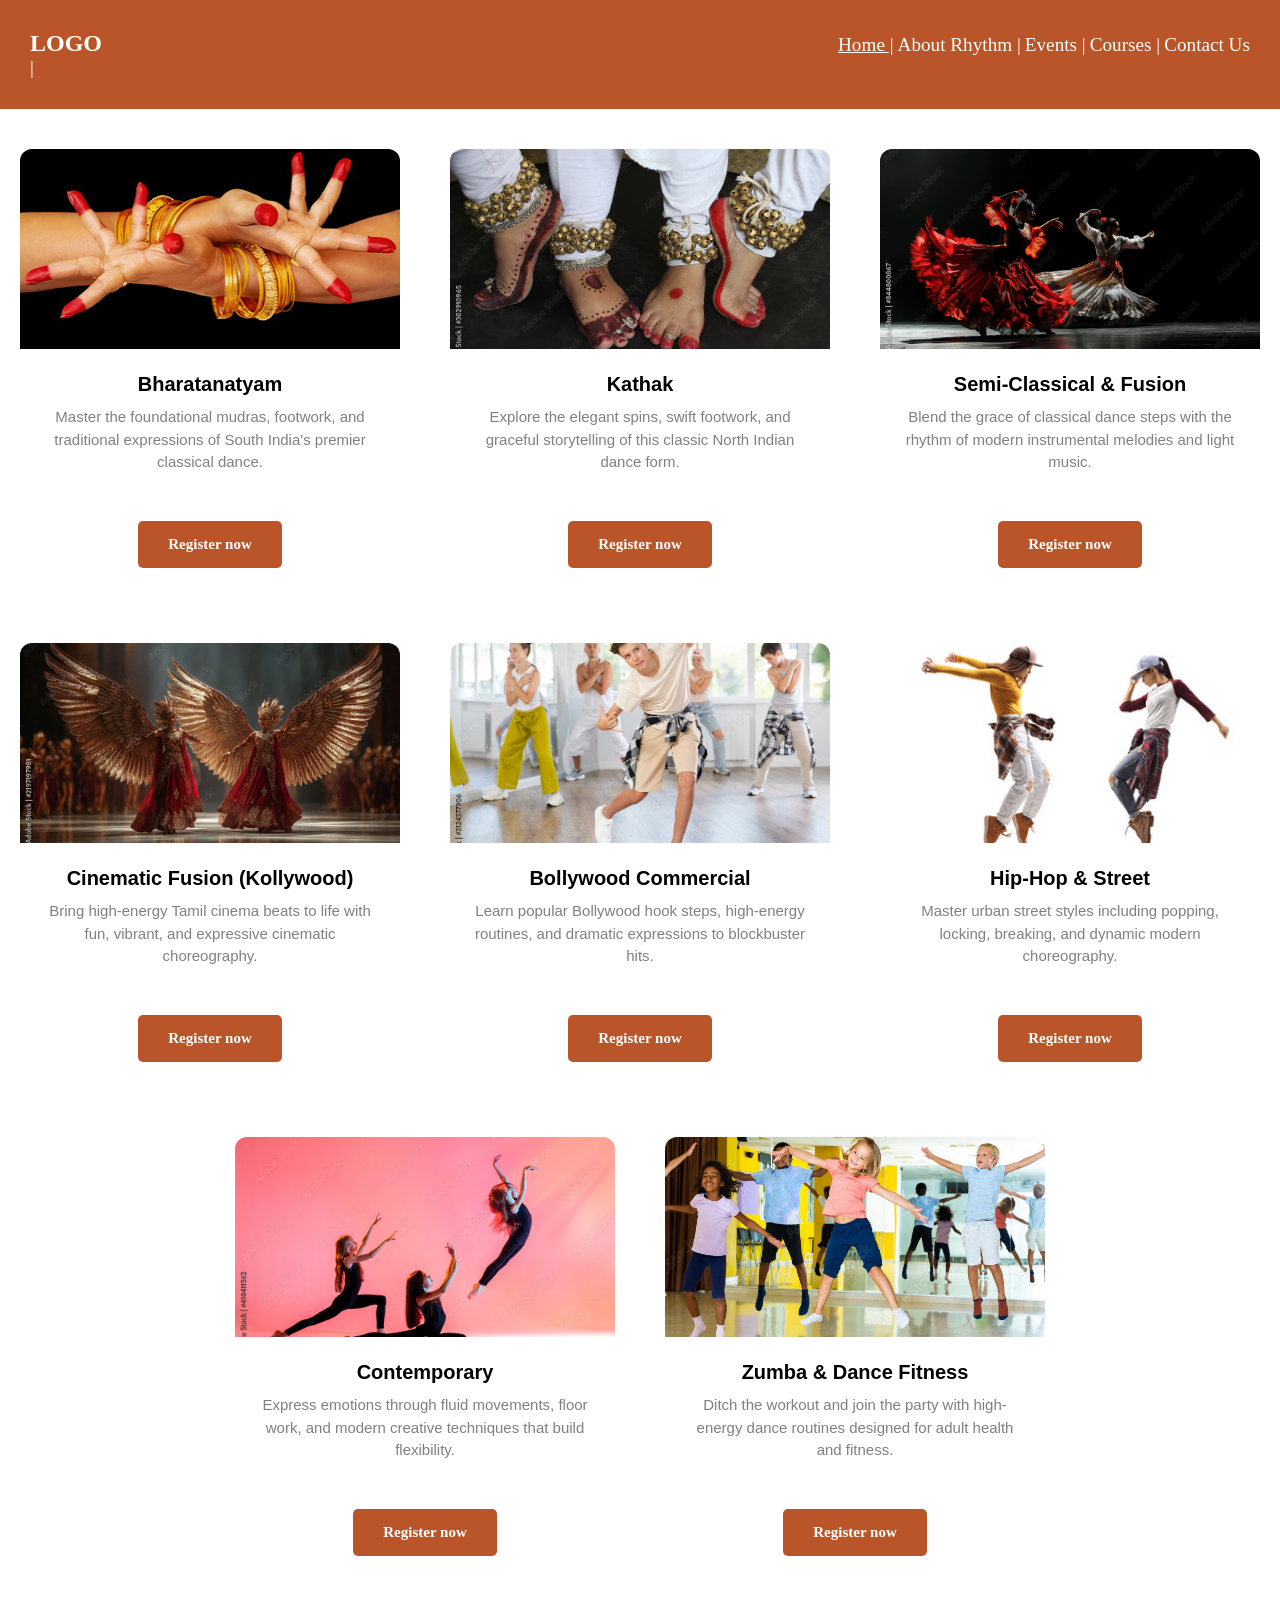
==== dance.html @ 62b753cb "initial commit" ====
<!DOCTYPE html>
<html lang="en">
<head>
    <title>Dance Courses - Rhythm Academy</title>
    <link rel="stylesheet" href="style.css">
</head>


<body>
    
<div class="header">
    <nav>
            <h1>LOGO</h1>
            <ul>
                <li><a href="C:\Static Project\new.html">Home |</a></li>
                <li>About Rhythm |</li>
                <li>Events |</li>
                <li>Courses |</li>
                <li>Contact Us |</li>
            </ul>
        </nav>

</div>

<div class="acadamy">
    
<div class="box">
    <img src="bharatham.jpg" alt="Bharatanatyam">
    <h3>Bharatanatyam</h3>
    <p>Master the foundational mudras, footwork, and traditional expressions of South India's premier classical dance.</p>
    <a href="link" class="register_button">Register now</a>
</div>

<div class="box">
    <img src="kathak.jpg" alt="Kathak">
    <h3>Kathak</h3>
    <p>Explore the elegant spins, swift footwork, and graceful storytelling of this classic North Indian dance form.</p>
    <a href="link" class="register_button">Register now</a>
</div>

<div class="box">
    <img src="semi classical and fusion.jpg" alt="Semi-Classical & Fusion">
    <h3>Semi-Classical & Fusion</h3>
    <p>Blend the grace of classical dance steps with the rhythm of modern instrumental melodies and light music.</p>
    <a href="link" class="register_button">Register now</a>
</div>

<div class="box">
    <img src="Cinematic fusion.jpg" alt="Cinematic Fusion (Kollywood)">
    <h3>Cinematic Fusion (Kollywood)</h3>
    <p>Bring high-energy Tamil cinema beats to life with fun, vibrant, and expressive cinematic choreography.</p>
    <a href="link" class="register_button">Register now</a>
</div>

<div class="box">
    <img src="bollyhood comercial.jpg" alt="Bollywood Commercial">
    <h3>Bollywood Commercial</h3>
    <p>Learn popular Bollywood hook steps, high-energy routines, and dramatic expressions to blockbuster hits.</p>
    <a href="link" class="register_button">Register now</a>
</div>

<div class="box">
    <img src="hip hop.jpg" alt="Hip-Hop & Street">
    <h3>Hip-Hop & Street</h3>
    <p>Master urban street styles including popping, locking, breaking, and dynamic modern choreography.</p>
    <a href="link" class="register_button">Register now</a>
</div>

<div class="box">
    <img src="contemporary.jpg" alt="Contemporary">
    <h3>Contemporary</h3>
    <p>Express emotions through fluid movements, floor work, and modern creative techniques that build flexibility.</p>
    <a href="link" class="register_button">Register now</a>
</div>

<div class="box">
    <img src="zumba dance.jpg" alt="Zumba & Dance Fitness">
    <h3>Zumba & Dance Fitness</h3>
    <p>Ditch the workout and join the party with high-energy dance routines designed for adult health and fitness.</p>
    <a href="link" class="register_button">Register now</a>
</div>
 



</body>
</html>
---- style.css ----
*{
    margin: 0px;
    padding: 0px;
    box-sizing: border-box;
}

nav{
    background-color:rgb(186, 85, 42);
    color: white;
    padding: 30px;
    }

li,h1,ul
{
    display: inline;
}    

a{
    color:white;
}
ul{
    margin-left: 60%;
}

li{
    color: white;
    cursor: pointer;
    font-size: larger
}

li:hover{
    color:rgb(120, 55, 9);
}

/*------------------------------------------------------------*/

.message{
  overflow:hidden;
  width: 100%;
  background: rgb(120, 55, 9);
  color:white;
  padding: 12px;
}

.announcmnet{
  display:flex;
  width:max-content;
  animation:scroll 20s linear infinite;
  cursor: pointer;
}

.announcmnet span{
  color:white;
  padding:10px;
  white-space: nowrap;
  font-size:15px;
  font-weight:500;
  letter-spacing: 1px;
}

.message:hover .announcmnet{
  animation-play-state: paused;
  cursor: pointer;
}

@keyframes scroll{
  from{transform:translateX(100vw);}
  to{transform:translateX(-100%);}
}

/*------------------------------------------------------------*/

.image{
    width:100%;
    min-height:80vh;
    
    background:linear-gradient(rgba(0, 0, 0, 0.5), rgba(0, 0, 0, 0.6)), 
                url('1st\ pic.jpg') no-repeat center center/cover;
    
    display:flex;
    align-items:center; 
    padding-left:5%;
    box-sizing:border-box; 
    }

.big_line h1{
    color:white;
    font-size:40px;
    font-weight:600;
    line-height:1.3;
    margin-bottom:25px;
    max-width:650px;
    font-family:sans-serif;
}


.small_line{
    background:rgba(100, 100, 100, 0.35); 
    padding:20px;
    border-left:4px solid rgb(186, 85, 42);
    color:white;
}

.small_line p{
    font-size:15px;
    line-height:1.5;
    margin-bottom:10px;
}

.small_line span{
    font-size:14px;
    font-style:italic;
    opacity:0.85; 
  }
  
/*-------------------------------------------------------------*/
.button{
    text-align:center;
}
.register_button{
    display:inline-block;     
    background-color:rgb(186, 85, 42); 
    color:white; 
    font-size:15px;
    font-weight:bold;
    text-decoration:none;     
    padding:15px 30px;        
    border-radius:5px;        
    margin-top:25px;          
}

.register_button:hover{
    background:rgb(120, 55, 9);
    color:aliceblue;
}

/*-----------------------------------------------------------------*/

.why_rhythm h1{
    text-align:center;
    color: rgb(186, 85, 42);
    font-family:sans-serif;
    margin-bottom:30px;
    margin-top:40px;
    width:100%;      
    display:block;    
}

.why_rhythm p{
    width:75%;
    text-align:center;
    margin:auto;
    font-size:large;
    font-family: serif;
}

/*--------------------------------------------------------------------*/
.courses{
    padding: 30px;
    width: 100%;
}

.courses h1{ 
    display: block;
    width: 100%;
    text-align:center;
    margin-bottom: 20px;
    font-family:sans-serif;
}

.move{
    width: 100%;
    overflow: hidden; 
    margin-bottom: 20px;       
    display: flex;
}

.dance{
    display: flex;
    gap: 15px;   
    width: max-content; 
    animation: slideLeft 20s linear infinite;
}

.music{
    display: flex;
    gap: 15px;   
    width: max-content; 
    animation: slideRight 20s linear infinite;
}

.dance_box, .music_box{
    font-family:sans-serif;
    font-weight: bold;
    font-size: 16px;
    padding: 12px 25px;
    border-radius: 5px;
    color: white;
    min-width: 140px;          
    text-align: center;
}

.dance_box{background-color:rgb(186, 85, 42);}
.music_box{background-color:rgb(186, 85, 42);} 

@keyframes slideLeft{
    0%{transform:translateX(0);}
    100%{transform:translateX(-50%);} 
}

@keyframes slideRight{
    0%{transform:translateX(-50%);} 
    100%{transform:translateX(0);}  
}

/*---------------------------------------------------------------------*/


.acadamy{
    display: flex;
    justify-content:center;
    gap: 50px;             
    padding: 40px 20px;
    flex-wrap: wrap; 
}

.box{
    width: 380px;             
    background-color: white;
    border-radius: 12px;      
    overflow: hidden;       
    text-align: center;
    padding-bottom: 25px;     
}

.box img{
    width: 100%;            
    height: 200px;        
    object-fit: cover;
}

.box h3{
    font-family:sans-serif;
    font-size: 20px;
    margin: 20px 0 10px 0;
    color: black;
}

.box p{
    font-family:sans-serif;
    font-size: 15px;
    color: grey;
    line-height: 1.5;
    padding: 0 20px;          
    margin-bottom: 20px;
    min-height: 70px;         
}

.check_button{
    display: inline-block;
    background-color: rgb(186, 85, 42); 
    color: white;
    text-decoration: none;
    font-family:sans-serif;
    font-weight:bold;
    font-size: 15px;
    padding: 12px 30px;
    border-radius: 6px;
}

.check_button:hover{
    background-color: black;
}


/*-----------------------------------------------------------------*/
  
.contact{
    text-align: center;
    padding: 30px;
    background-color: black;
    color: white;
}

/*------------------------------------------------------------*/
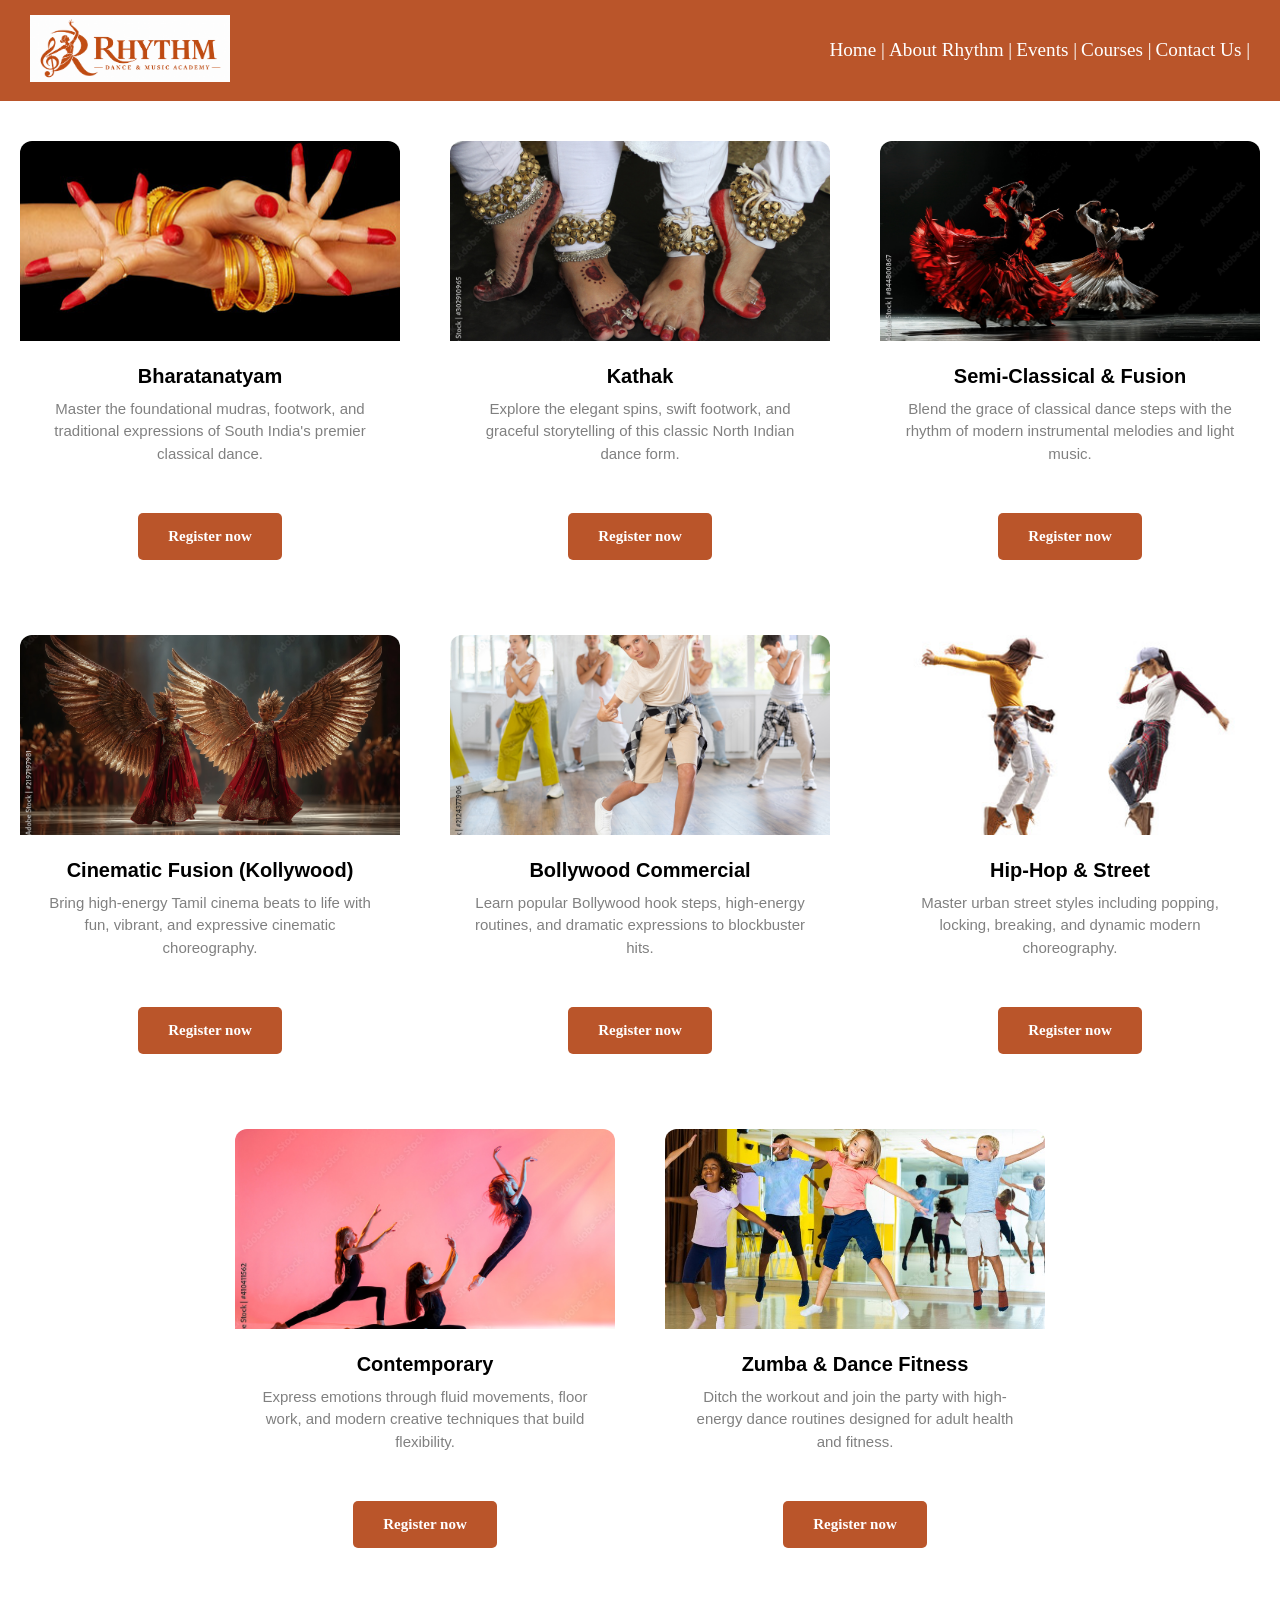
==== commit 1b593025: "initial commit" ====
--- a/dance.html
+++ b/dance.html
@@ -11,9 +11,11 @@
     
 <div class="header">
     <nav>
-            <h1>LOGO</h1>
+            <a href="C:\Static Project\index.html">
+            <img src="logo1.png" alt="logo" style="width:200px"; height:200px; display:block;>
+            </a>
             <ul>
-                <li><a href="C:\Static Project\new.html">Home |</a></li>
+                <li><a href="C:\Static Project\index.html">Home |</a></li>
                 <li>About Rhythm |</li>
                 <li>Events |</li>
                 <li>Courses |</li>
--- a/style.css
+++ b/style.css
@@ -1,13 +1,20 @@
 *{
     margin: 0px;
     padding: 0px;
-    box-sizing: border-box;
+    box-sizing: border-box; 
 }
 
 nav{
     background-color:rgb(186, 85, 42);
     color: white;
-    padding: 30px;
+    background-color: rgb(186, 85, 42);
+    padding: 15px 30px;
+    display: flex;      
+    justify-content: space-between; 
+    align-items: center;
+    white-space: nowrap;
+    width:100;
+
     }
 
 li,h1,ul
@@ -19,7 +26,7 @@
     color:white;
 }
 ul{
-    margin-left: 60%;
+    margin-left: 45%;
 }
 
 li{
@@ -28,14 +35,17 @@
     font-size: larger
 }
 
-li:hover{
+ul li a{
+    text-decoration: none;
+}
+
+a:hover, li:hover{
     color:rgb(120, 55, 9);
 }
 
-/*------------------------------------------------------------*/
+/*--------------------------------------------------------------------------*/
 
 .message{
-  overflow:hidden;
   width: 100%;
   background: rgb(120, 55, 9);
   color:white;
@@ -43,32 +53,19 @@
 }
 
 .announcmnet{
-  display:flex;
+  display: flex;
   width:max-content;
-  animation:scroll 20s linear infinite;
-  cursor: pointer;
 }
 
 .announcmnet span{
   color:white;
   padding:10px;
-  white-space: nowrap;
   font-size:15px;
   font-weight:500;
   letter-spacing: 1px;
 }
 
-.message:hover .announcmnet{
-  animation-play-state: paused;
-  cursor: pointer;
-}
-
-@keyframes scroll{
-  from{transform:translateX(100vw);}
-  to{transform:translateX(-100%);}
-}
-
-/*------------------------------------------------------------*/
+/*----------------------------------------------------------------------------*/
 
 .image{
     width:100%;
@@ -113,7 +110,7 @@
     opacity:0.85; 
   }
   
-/*-------------------------------------------------------------*/
+/*-----------------------------------------------------------------------------*/
 .button{
     text-align:center;
 }
@@ -134,7 +131,7 @@
     color:aliceblue;
 }
 
-/*-----------------------------------------------------------------*/
+/*-------------------------------------------------------------------------------*/
 
 .why_rhythm h1{
     text-align:center;
@@ -154,7 +151,7 @@
     font-family: serif;
 }
 
-/*--------------------------------------------------------------------*/
+/*-----------------------------------------------------------------------------*/
 .courses{
     padding: 30px;
     width: 100%;
@@ -169,24 +166,15 @@
 }
 
 .move{
-    width: 100%;
-    overflow: hidden; 
+    width: max-content;
     margin-bottom: 20px;       
     display: flex;
 }
 
-.dance{
+.dance, .music{
     display: flex;
     gap: 15px;   
-    width: max-content; 
-    animation: slideLeft 20s linear infinite;
-}
-
-.music{
-    display: flex;
-    gap: 15px;   
-    width: max-content; 
-    animation: slideRight 20s linear infinite;
+    width: max-content;
 }
 
 .dance_box, .music_box{
@@ -203,17 +191,7 @@
 .dance_box{background-color:rgb(186, 85, 42);}
 .music_box{background-color:rgb(186, 85, 42);} 
 
-@keyframes slideLeft{
-    0%{transform:translateX(0);}
-    100%{transform:translateX(-50%);} 
-}
-
-@keyframes slideRight{
-    0%{transform:translateX(-50%);} 
-    100%{transform:translateX(0);}  
-}
-
-/*---------------------------------------------------------------------*/
+/*-----------------------------------------------------------------------------*/
 
 
 .acadamy{
@@ -273,7 +251,7 @@
 }
 
 
-/*-----------------------------------------------------------------*/
+/*---------------------------------------------------------------------------*/
   
 .contact{
     text-align: center;
@@ -282,6 +260,6 @@
     color: white;
 }
 
-/*------------------------------------------------------------*/
-
-
+/*--------------------------------------------------------------------------*/
+
+
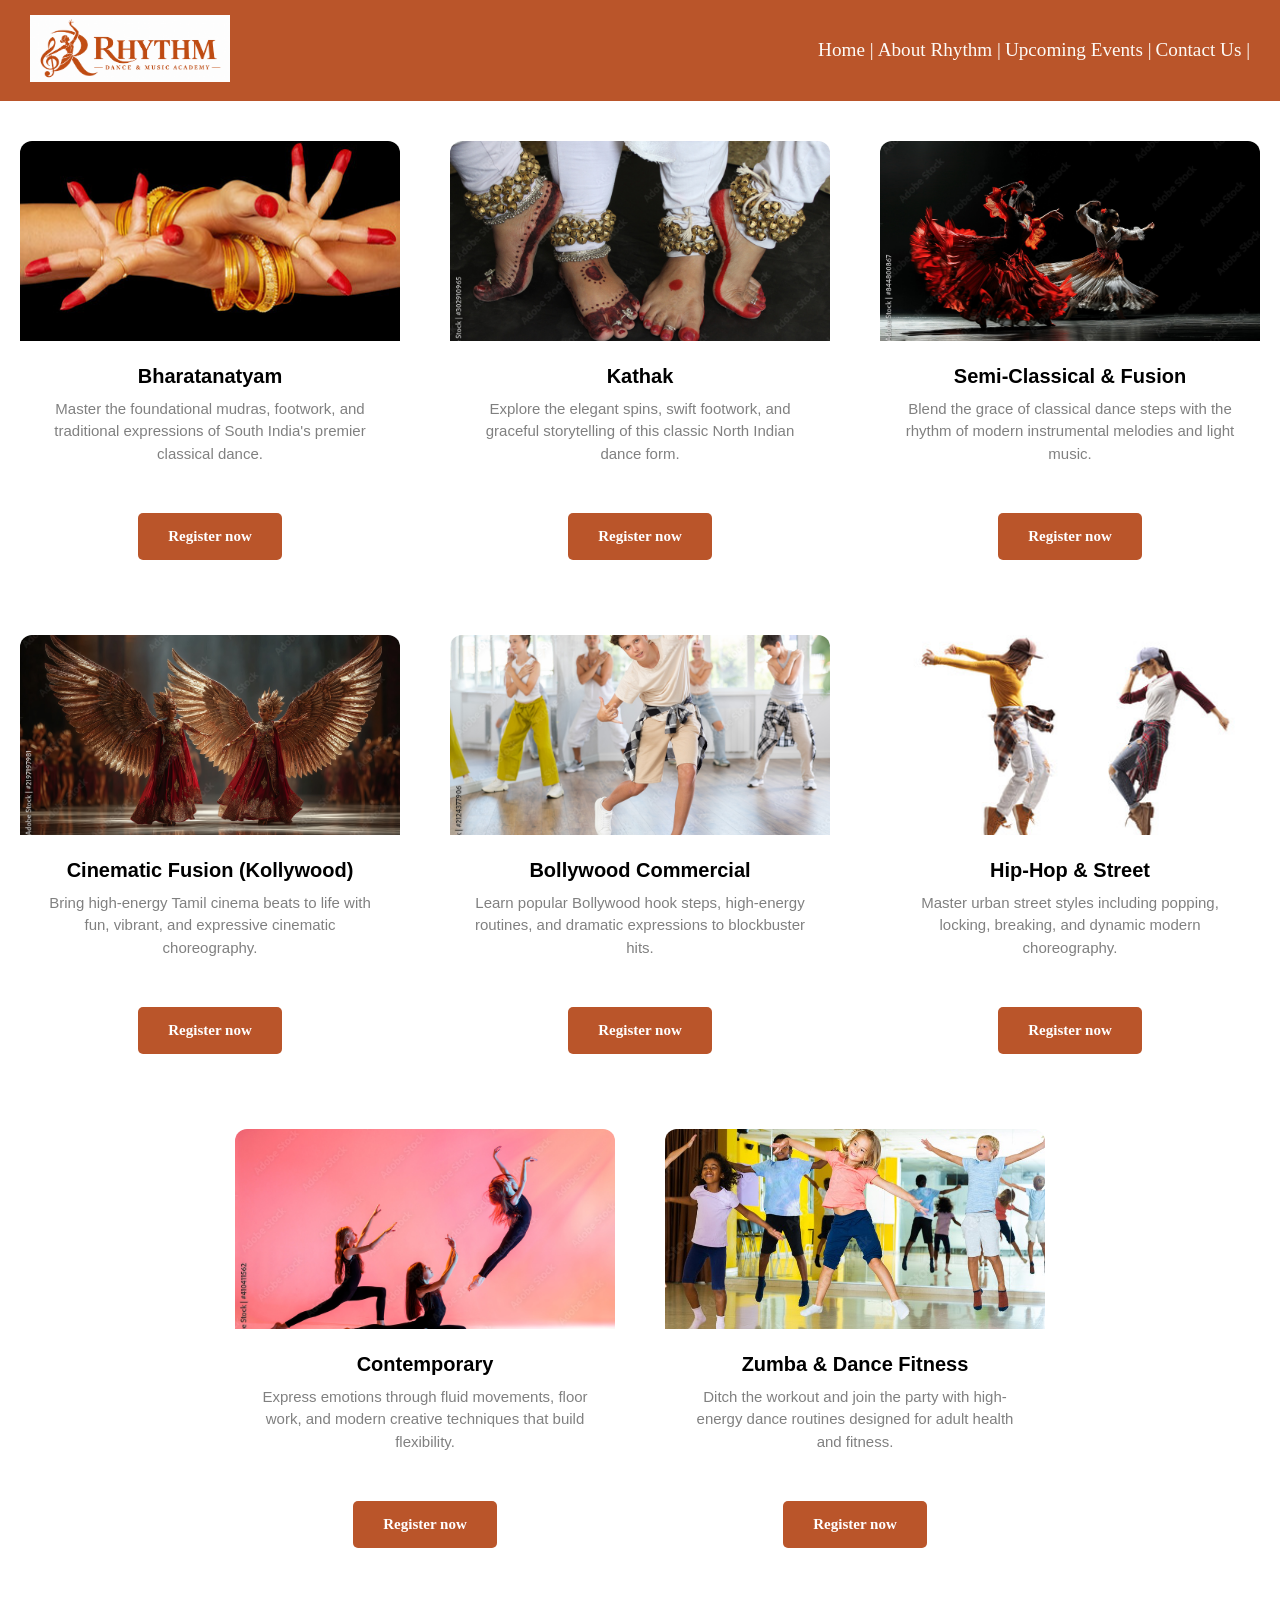
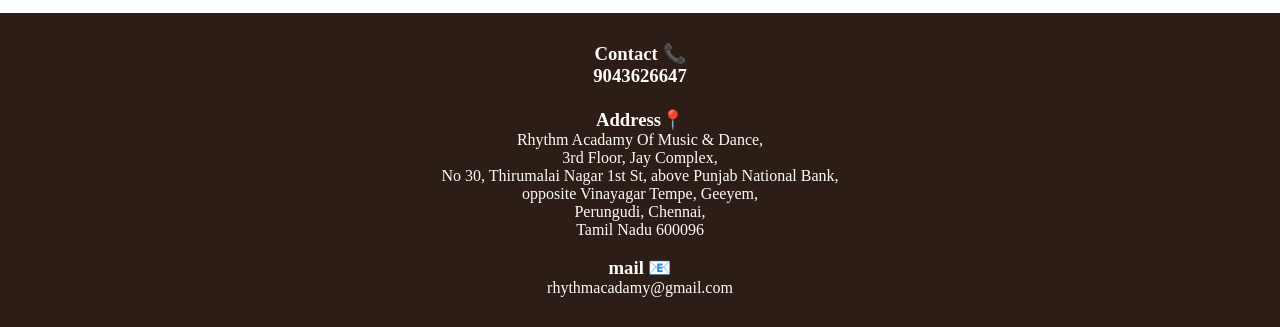
==== commit 977c292f: "initial" ====
--- a/dance.html
+++ b/dance.html
@@ -1,29 +1,28 @@
-
 <!DOCTYPE html>
 <html lang="en">
+
 <head>
-    <title>Dance Courses - Rhythm Academy</title>
+    <title>Rhythm Acadamy Of Music & Dance</title>
     <link rel="stylesheet" href="style.css">
 </head>
 
+<body>
 
-<body>
-    
-<div class="header">
-    <nav>
+    <div class="header" >
+        <nav>
+            
             <a href="C:\Static Project\index.html">
             <img src="logo1.png" alt="logo" style="width:200px"; height:200px; display:block;>
             </a>
+            
             <ul>
                 <li><a href="C:\Static Project\index.html">Home |</a></li>
-                <li>About Rhythm |</li>
-                <li>Events |</li>
-                <li>Courses |</li>
-                <li>Contact Us |</li>
+                <li><a href="C:\Static Project\about.html">About Rhythm |</a></li>
+                <li><a href="C:\Static Project\events.html">Upcoming Events |</a></li>
+                <li><a href= "#contact-section">Contact Us |</a></li>
             </ul>
         </nav>
-
-</div>
+    </div>
 
 <div class="acadamy">
     
@@ -82,7 +81,19 @@
     <p>Ditch the workout and join the party with high-energy dance routines designed for adult health and fitness.</p>
     <a href="link" class="register_button">Register now</a>
 </div>
- 
+
+</div> 
+
+<div id = "contact-section" class="contact">
+    <h3>Contact 📞<h3>
+    <p>9043626647</p>
+    <br>
+    <h3>Address📍</h3>
+    <p>Rhythm Acadamy Of Music & Dance,<br> 3rd Floor, Jay Complex,<br> No 30, Thirumalai Nagar 1st St, above Punjab National Bank,<br> opposite Vinayagar Tempe, Geeyem, <br>Perungudi, Chennai, <br>Tamil Nadu 600096</p>
+    <br>
+    <h3>mail 📧</h3>
+    <p>rhythmacadamy@gmail.com</p>    
+</div>
 
 
 
--- a/style.css
+++ b/style.css
@@ -4,9 +4,13 @@
     box-sizing: border-box; 
 }
 
+html {
+    scroll-behavior: smooth;
+}
+
+
 nav{
-    background-color:rgb(186, 85, 42);
-    color: white;
+    color: rgb(253, 251, 247);
     background-color: rgb(186, 85, 42);
     padding: 15px 30px;
     display: flex;      
@@ -14,7 +18,6 @@
     align-items: center;
     white-space: nowrap;
     width:100;
-
     }
 
 li,h1,ul
@@ -23,16 +26,16 @@
 }    
 
 a{
-    color:white;
+    color:rgb(253, 251, 247);
 }
 ul{
     margin-left: 45%;
 }
 
 li{
-    color: white;
+    color:rgb(253, 251, 247);
     cursor: pointer;
-    font-size: larger
+    font-size: larger;
 }
 
 ul li a{
@@ -40,7 +43,7 @@
 }
 
 a:hover, li:hover{
-    color:rgb(120, 55, 9);
+    color: rgb(44, 30, 23);
 }
 
 /*--------------------------------------------------------------------------*/
@@ -61,7 +64,7 @@
   color:white;
   padding:10px;
   font-size:15px;
-  font-weight:500;
+  font: weight 500;
   letter-spacing: 1px;
 }
 
@@ -77,7 +80,6 @@
     display:flex;
     align-items:center; 
     padding-left:5%;
-    box-sizing:border-box; 
     }
 
 .big_line h1{
@@ -181,8 +183,7 @@
     font-family:sans-serif;
     font-weight: bold;
     font-size: 16px;
-    padding: 12px 25px;
-    border-radius: 5px;
+    padding: 12px 25px;    border-radius: 5px;
     color: white;
     min-width: 140px;          
     text-align: center;
@@ -256,10 +257,80 @@
 .contact{
     text-align: center;
     padding: 30px;
-    background-color: black;
-    color: white;
+    background-color: rgb(44, 30, 23) ;
+    color: rgb(253, 251, 247);
 }
 
 /*--------------------------------------------------------------------------*/
 
-
+/* ABOUT SECTION */
+
+.about {
+    width: 100%;
+    padding: 60px;
+    background-color: white;    
+    font-family: sans-serif;
+    white-space:normal;
+}
+
+.about_text {
+    display: inline-block;
+    vertical-align: middle;   
+    width: 50%;                   
+    padding-right: 5%;
+    white-space: normal;       
+}
+
+.about_image {
+    display: inline-block;
+    vertical-align: middle;  
+    width: 45%;              
+    height: auto;   
+    margin-left: 20px;         
+}
+
+.about_text h1 {
+    color: rgb(186, 85, 42);
+    font-size:40px;
+    font-weight:600;
+    line-height:1.3;
+    margin-bottom:25px;
+    font-family:sans-serif;
+}
+
+.about_text p {
+    font-size: medium;
+    color: #333;
+    margin-bottom: 12px;
+    margin-top: 10px;
+    line-height:1.5;
+    text-align: left;
+}
+
+.bold{
+    font-weight: bolder;
+}
+
+/* -------------------------------------------------- */
+
+/* EVENT SECTION */
+
+.event_title{
+    text-align: center;
+    width: 100%;
+    margin-top: 40px;
+    margin-bottom: 20px;
+    font-family: sans-serif;
+}
+
+.event_title h1 {
+    color: rgb(186, 85, 42);
+    font-size: 36px;
+    margin-bottom: 5px; 
+}
+
+.event_title h3 {
+    color: #333;
+    font-size: 20px;
+    letter-spacing: 1px;
+}
